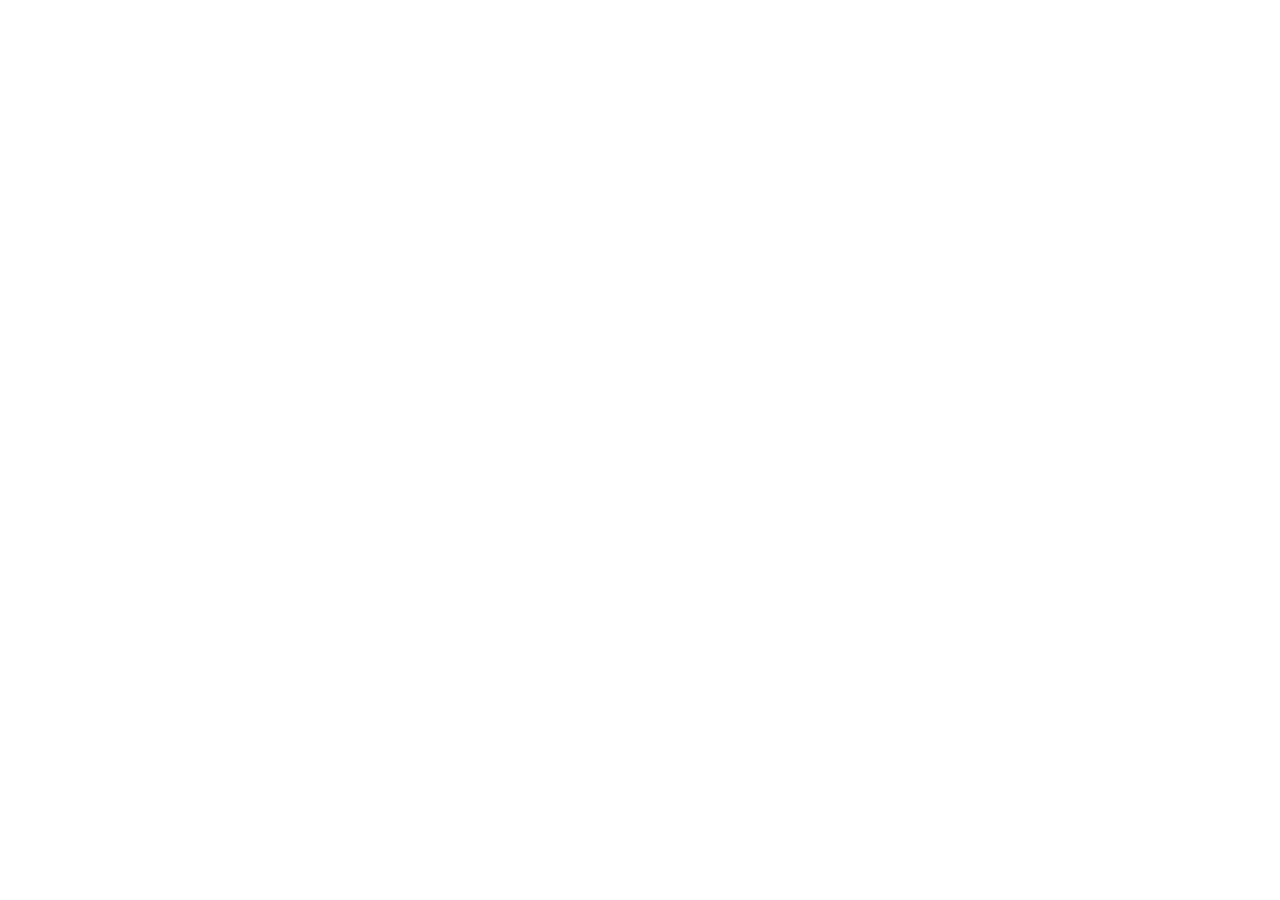
==== web/index.html @ 87106759 "Fork: Custom webOS Home, with its own app id The same home screen, renamed, with the id com.fdimas.c" ====
<!doctype html>
<html lang="en">
<head>
<meta charset="utf-8">
<meta name="viewport" content="width=1920, height=1080">
<title>Custom webOS Home</title>
<link rel="stylesheet" href="home.css">
</head>
<body>
<div id="stage">
  <div id="sky" class="layer">
    <div class="grad day"></div>
    <div class="grad night"></div>
    <canvas id="bgA" width="48" height="27"></canvas>
    <canvas id="bgB" width="48" height="27"></canvas>
    <div class="veil"></div>
    <div class="lift"></div>
  </div>
  <div id="home" class="layer">
    <div id="top" class="layer">
      <h1 id="title"></h1>
      <div id="tabs"></div>
      <div id="quotes"></div>
      <div id="buttons"></div>
      <div id="cards"></div>
      <div id="clock"><span class="time"></span><span class="date"></span></div>
    </div>
    <div id="platter"></div>
    <div id="tiles"></div>
  </div>
  <div id="drawer" class="layer"></div>
  <div id="apps" class="layer sheet"><h2></h2><div class="grid"></div></div>
  <div id="settings" class="layer sheet"><div class="box"></div></div>
  <div id="shelfedit" class="layer sheet"><div class="box"></div></div>
  <div id="saver" class="layer"></div>
  <div id="toast"></div>
</div>
<script src="config.js"></script>
<script src="apps.js"></script>
<script src="coins.js"></script>
<script src="strings.js"></script>
<script src="tv.js"></script>
<script src="zones.js"></script>
<script src="data.js"></script>
<script src="home.js"></script>
</body>
</html>
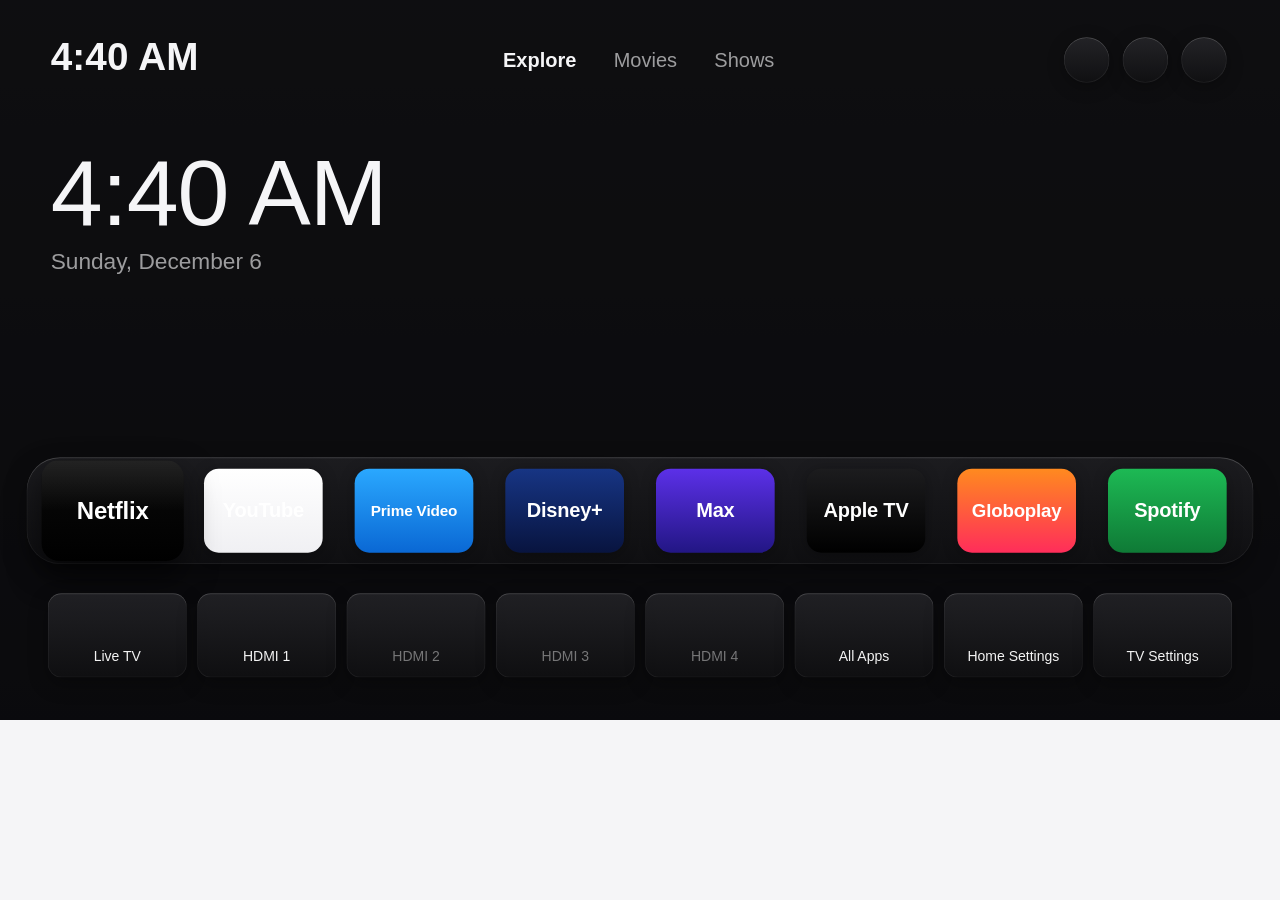
==== commit 64a3dc65: "Restaurar app web e atualizar layout para webOS com icones de dispositivos HDMI" ====
--- a/web/index.html
+++ b/web/index.html
@@ -20,7 +20,6 @@
     <div id="top" class="layer">
       <h1 id="title"></h1>
       <div id="tabs"></div>
-      <div id="quotes"></div>
       <div id="buttons"></div>
       <div id="cards"></div>
       <div id="clock"><span class="time"></span><span class="date"></span></div>
@@ -37,7 +36,6 @@
 </div>
 <script src="config.js"></script>
 <script src="apps.js"></script>
-<script src="coins.js"></script>
 <script src="strings.js"></script>
 <script src="tv.js"></script>
 <script src="zones.js"></script>
--- a/web/home.css
+++ b/web/home.css
@@ -0,0 +1,537 @@
+/*
+ * The home screen on a 1920 × 1080 stage, with the Android app's measurements (HomeView): the title and tabs at the top
+ * left, icon-only glass buttons at the top right, three picks, and the glass shelf at the bottom; ↓ on the shelf opens
+ * the drawer (inputs, shortcuts, weather, prices). Light by day, dark from sunset to sunrise.
+ * No CSS variables, grid or backdrop-filter: older LG TVs (webOS 3 and 4) don't have them, and blur is too heavy for
+ * their GPUs. Only transform and opacity animate.
+ */
+@font-face {
+  font-family: 'Inter';
+  src: url('fonts/InterVariable.ttf') format('truetype');
+  font-weight: 100 900;
+}
+
+html, body {
+  margin: 0;
+  padding: 0;
+  width: 100%;
+  height: 100%;
+  overflow: hidden;
+  background: #F5F5F7;
+}
+
+body {
+  font-family: 'Inter', 'LG Smart UI', 'Helvetica Neue', Arial, sans-serif;
+  color: #1D1D1F;
+  -webkit-font-smoothing: antialiased;
+  cursor: default;
+}
+
+button { font: inherit; color: inherit; background: none; border: 0; padding: 0; margin: 0; outline: none; }
+
+#stage {
+  position: absolute;
+  left: 0;
+  top: 0;
+  width: 1920px;
+  height: 1080px;
+  overflow: hidden;
+  -webkit-transform-origin: 0 0;
+  transform-origin: 0 0;
+}
+
+.layer { position: absolute; left: 0; top: 0; width: 1920px; height: 1080px; }
+
+/* Symbols: Material Symbols as white PNGs, tinted by the background color. */
+.sym {
+  display: inline-block;
+  -webkit-mask-size: contain;
+  -webkit-mask-repeat: no-repeat;
+  -webkit-mask-position: center;
+  background-color: currentColor;
+}
+
+/* MARK: - Background: the first pick's photo, very blurred and almost white (almost black at night). */
+
+#sky { background: #EBEBEF; }
+#sky .grad { position: absolute; left: 0; top: 0; width: 100%; height: 100%; -webkit-transition: opacity 2s; transition: opacity 2s; }
+#sky .day { background: -webkit-linear-gradient(top, #F5F5F7, #E2E2E7); background: linear-gradient(#F5F5F7, #E2E2E7); }
+#sky .night { background: -webkit-linear-gradient(top, #1C1C1E, #0B0B0D); background: linear-gradient(#1C1C1E, #0B0B0D); opacity: 0; }
+#sky canvas { position: absolute; left: -4%; top: -4%; width: 108%; height: 108%; opacity: 0; -webkit-transition: opacity 0.8s; transition: opacity 0.8s; }
+#sky canvas.on { opacity: 1; }
+#sky .veil { position: absolute; left: 0; top: 0; width: 100%; height: 100%; background: rgba(245, 245, 247, 0.74); -webkit-transition: background-color 2s; transition: background-color 2s; }
+#sky .lift { position: absolute; left: 0; top: 0; width: 100%; height: 100%; background: #FFF; opacity: 0; -webkit-transition: opacity 0.45s, background-color 2s; transition: opacity 0.45s, background-color 2s; }
+.night #sky .day { opacity: 0; }
+.night #sky .night { opacity: 1; }
+.night #sky .veil { background: rgba(11, 11, 13, 0.78); }
+.night #sky .lift { background: #000; }
+.drawer-open #sky .lift { opacity: 0.32; }
+.night.drawer-open #sky .lift { opacity: 0.42; }
+
+/* MARK: - Moving parts: the top fades and everything rises when the drawer opens. */
+
+/* Each part is its own stack, so a focused tile (z-index) never shows over the drawer, a sheet or the screensaver. */
+#home { z-index: 1; }
+#drawer { z-index: 2; }
+.sheet { z-index: 3; }
+#saver { z-index: 4; }
+
+#drawer {
+  position: absolute;
+  left: 0;
+  width: 1920px;
+  top: 890px;
+  height: 130px;
+  opacity: 1;
+  -webkit-transform: none;
+  transform: none;
+  z-index: 2;
+}
+
+/* MARK: - Title and tabs */
+
+#title {
+  position: absolute;
+  left: 76px;
+  top: 56px;
+  margin: 0;
+  font-size: 58px;
+  font-weight: 600;
+  letter-spacing: 0.004em;
+  line-height: 1;
+  white-space: nowrap;
+  color: #1D1D1F;
+  -webkit-transition: color 2s;
+  transition: color 2s;
+  display: -webkit-flex;
+  display: flex;
+  -webkit-align-items: baseline;
+  align-items: baseline;
+}
+#title .top-time {
+  font-feature-settings: 'tnum';
+  -webkit-font-feature-settings: 'tnum';
+}
+#title .top-weather {
+  display: -webkit-inline-flex;
+  display: inline-flex;
+  -webkit-align-items: center;
+  align-items: center;
+  margin-left: 24px;
+  font-size: 38px;
+  font-weight: 500;
+  color: #6E6E73;
+}
+#title .top-weather .sym {
+  width: 36px;
+  height: 36px;
+  margin-right: 10px;
+  background-color: currentColor;
+}
+#title .top-weather .top-temp {
+  font-feature-settings: 'tnum';
+  -webkit-font-feature-settings: 'tnum';
+}
+.night #title .top-weather {
+  color: rgba(245, 245, 247, 0.62);
+}
+
+#tabs {
+  position: absolute;
+  left: 50%;
+  top: 56px;
+  height: 68px;
+  white-space: nowrap;
+  -webkit-transform: translateX(-50%);
+  transform: translateX(-50%);
+}
+.tab {
+  position: relative;
+  display: inline-block;
+  height: 68px;
+  padding: 0 26px;
+  margin-right: 4px;
+  border-radius: 34px;
+  font-size: 30px;
+  font-weight: 500;
+  line-height: 68px;
+  color: #6E6E73;
+  -webkit-transition: -webkit-transform 0.3s cubic-bezier(0.2, 0.9, 0.3, 1.2), background-color 0.25s, box-shadow 0.3s, color 0.25s;
+  transition: transform 0.3s cubic-bezier(0.2, 0.9, 0.3, 1.2), background-color 0.25s, box-shadow 0.3s, color 0.25s;
+}
+.tab.on { font-weight: 600; color: #1D1D1F; }
+.tab.focus {
+  background: #FFF;
+  color: #1D1D1F;
+  -webkit-transform: scale(1.05);
+  transform: scale(1.05);
+  box-shadow: 0 8px 26px rgba(0, 0, 0, 0.22);
+}
+.night #title, .night .tab.on { color: #F5F5F7; }
+.night .tab { color: rgba(245, 245, 247, 0.62); }
+.night .tab.focus { color: #1D1D1F; box-shadow: 0 8px 26px rgba(0, 0, 0, 0.4); }
+
+/* Live TV, HDMI Inputs and Settings: glass circles; the focused one turns white, with its name below. */
+.round {
+  position: absolute;
+  top: 56px;
+  width: 68px;
+  height: 68px;
+  border-radius: 34px;
+  background: -webkit-linear-gradient(top, rgba(255, 255, 255, 0.78), rgba(255, 255, 255, 0.5));
+  background: linear-gradient(rgba(255, 255, 255, 0.78), rgba(255, 255, 255, 0.5));
+  box-shadow: 0 6px 26px rgba(0, 0, 0, 0.1), inset 0 1px 0 rgba(255, 255, 255, 0.9), inset 0 0 0 1px rgba(255, 255, 255, 0.5);
+  color: #1D1D1F;
+  -webkit-transition: -webkit-transform 0.3s cubic-bezier(0.2, 0.9, 0.3, 1.2), box-shadow 0.3s, background-color 0.25s;
+  transition: transform 0.3s cubic-bezier(0.2, 0.9, 0.3, 1.2), box-shadow 0.3s, background-color 0.25s;
+}
+.round .sym { position: absolute; left: 20px; top: 20px; width: 28px; height: 28px; }
+.round.focus { background: #FFF; -webkit-transform: scale(1.1); transform: scale(1.1); box-shadow: 0 14px 30px rgba(0, 0, 0, 0.24); }
+.round .tip {
+  position: absolute;
+  top: 88px;
+  left: 50%;
+  width: 300px;
+  margin-left: -150px;
+  text-align: center;
+  font-size: 23px;
+  font-weight: 600;
+  white-space: nowrap;
+  opacity: 0;
+  -webkit-transition: opacity 0.2s;
+  transition: opacity 0.2s;
+}
+.round.last .tip { left: auto; right: -10px; margin-left: 0; text-align: right; }
+.round.focus .tip { opacity: 1; }
+.night .round {
+  background: -webkit-linear-gradient(top, rgba(40, 40, 44, 0.8), rgba(17, 17, 19, 0.62));
+  background: linear-gradient(rgba(40, 40, 44, 0.8), rgba(17, 17, 19, 0.62));
+  box-shadow: 0 6px 26px rgba(0, 0, 0, 0.3), inset 0 1px 0 rgba(255, 255, 255, 0.14), inset 0 0 0 1px rgba(255, 255, 255, 0.08);
+  color: rgba(255, 255, 255, 0.92);
+}
+.night .round.focus { background: #FFF; color: #1D1D1F; }
+.night .round.focus .tip { color: #F5F5F7; }
+
+/* MARK: - Picks: a wide card and two tall ones; focused, a card grows 5%, rises and its edge lights up. */
+
+.card {
+  position: absolute;
+  top: 145px;
+  height: 495px;
+  -webkit-transition: -webkit-transform 0.32s cubic-bezier(0.2, 0.9, 0.3, 1.15);
+  transition: transform 0.32s cubic-bezier(0.2, 0.9, 0.3, 1.15);
+}
+.card .img {
+  position: absolute;
+  left: 0;
+  top: 0;
+  width: 100%;
+  height: 380px;
+  border-radius: 18px;
+  overflow: hidden;
+  background-color: #DADADF;
+  background-size: cover;
+  background-position: center;
+  box-shadow: 0 10px 30px rgba(0, 0, 0, 0.14);
+  -webkit-transition: box-shadow 0.32s;
+  transition: box-shadow 0.32s;
+}
+.card .img::after {
+  content: '';
+  position: absolute;
+  left: 0;
+  top: 0;
+  right: 0;
+  bottom: 0;
+  border-radius: 18px;
+  box-shadow: inset 0 0 0 2.5px rgba(255, 255, 255, 0.85);
+  background: -webkit-linear-gradient(-60deg, rgba(255, 255, 255, 0.22), rgba(255, 255, 255, 0) 55%);
+  background: linear-gradient(150deg, rgba(255, 255, 255, 0.22), rgba(255, 255, 255, 0) 55%);
+  opacity: 0;
+  -webkit-transition: opacity 0.25s;
+  transition: opacity 0.25s;
+}
+.card.focus { -webkit-transform: translateY(-6px) scale(1.05); transform: translateY(-6px) scale(1.05); z-index: 2; }
+.card.focus .img { box-shadow: 0 24px 46px rgba(0, 0, 0, 0.34); }
+.card.focus .img::after { opacity: 1; }
+.card .name {
+  position: absolute;
+  left: 0;
+  top: 396px;
+  max-width: 100%;
+  overflow: hidden;
+  text-overflow: ellipsis;
+  white-space: nowrap;
+  font-size: 28px;
+  font-weight: 600;
+  letter-spacing: 0.012em;
+  color: #1D1D1F;
+  -webkit-transition: color 2s;
+  transition: color 2s;
+}
+.card .meta {
+  position: absolute;
+  left: 0;
+  top: 436px;
+  max-width: 100%;
+  overflow: hidden;
+  text-overflow: ellipsis;
+  white-space: nowrap;
+  font-size: 23px;
+  font-weight: 500;
+  color: #6E6E73;
+}
+.night .card .img { background-color: #2C2C2E; box-shadow: 0 10px 30px rgba(0, 0, 0, 0.32); }
+.night .card .name { color: #F5F5F7; }
+.night .card .meta { color: rgba(245, 245, 247, 0.62); }
+
+/* Without a TMDB key (or picks yet): the date and the time instead of the cards. */
+#clock {
+  position: absolute;
+  left: 76px;
+  top: 220px;
+  font-size: 140px;
+  font-weight: 200;
+  letter-spacing: -0.01em;
+  line-height: 1;
+  color: #1D1D1F;
+  display: none;
+}
+#clock .date { display: block; font-size: 34px; font-weight: 500; letter-spacing: 0; margin-top: 14px; color: #6E6E73; }
+.no-picks #clock { display: block; }
+.night #clock { color: #F5F5F7; }
+.night #clock .date { color: rgba(245, 245, 247, 0.62); }
+
+/* MARK: - Shelf: the glass bar with the apps, each in its brand color; focused, a tile grows 20% and rises. */
+
+#platter {
+  position: absolute;
+  top: 686px;
+  height: 160px;
+  border-radius: 50px;
+  background: -webkit-linear-gradient(top, rgba(255, 255, 255, 0.62), rgba(255, 255, 255, 0.4));
+  background: linear-gradient(rgba(255, 255, 255, 0.62), rgba(255, 255, 255, 0.4));
+  box-shadow: 0 18px 40px rgba(0, 0, 0, 0.12), inset 0 1.5px 0 rgba(255, 255, 255, 0.95), inset 0 0 0 1px rgba(255, 255, 255, 0.55);
+}
+.night #platter {
+  background: -webkit-linear-gradient(top, rgba(34, 34, 38, 0.72), rgba(17, 17, 19, 0.6));
+  background: linear-gradient(rgba(34, 34, 38, 0.72), rgba(17, 17, 19, 0.6));
+  box-shadow: 0 18px 40px rgba(0, 0, 0, 0.32), inset 0 1.5px 0 rgba(255, 255, 255, 0.14), inset 0 0 0 1px rgba(255, 255, 255, 0.08);
+}
+
+.tile {
+  position: absolute;
+  top: 703px;
+  height: 126px;
+  border-radius: 22px;
+  overflow: hidden;
+  color: #FFF;
+  box-shadow: 0 4px 22px rgba(0, 0, 0, 0.14);
+  -webkit-transition: -webkit-transform 0.3s cubic-bezier(0.2, 0.9, 0.3, 1.2), box-shadow 0.3s;
+  transition: transform 0.3s cubic-bezier(0.2, 0.9, 0.3, 1.2), box-shadow 0.3s;
+}
+.tile img { position: absolute; left: 50%; top: 50%; max-width: 76%; max-height: 62%; -webkit-transform: translate(-50%, -50%); transform: translate(-50%, -50%); }
+.tile .word {
+  position: absolute;
+  left: 8%;
+  right: 8%;
+  top: 50%;
+  margin-top: -20px;
+  height: 40px;
+  line-height: 40px;
+  text-align: center;
+  font-size: 30px;
+  font-weight: 700;
+  letter-spacing: -0.01em;
+  white-space: nowrap;
+  overflow: hidden;
+  text-overflow: ellipsis;
+}
+.tile::after {
+  content: '';
+  position: absolute;
+  left: 0;
+  top: 0;
+  right: 0;
+  height: 50%;
+  background: -webkit-linear-gradient(top, rgba(255, 255, 255, 0.1), rgba(255, 255, 255, 0));
+  background: linear-gradient(rgba(255, 255, 255, 0.1), rgba(255, 255, 255, 0));
+  opacity: 0;
+  -webkit-transition: opacity 0.25s;
+  transition: opacity 0.25s;
+}
+.tile.focus { -webkit-transform: scale(1.2); transform: scale(1.2); box-shadow: 0 18px 40px rgba(0, 0, 0, 0.34); z-index: 2; }
+.tile.focus::after { opacity: 1; }
+.night .tile { box-shadow: 0 4px 22px rgba(0, 0, 0, 0.3); }
+.night .tile.focus { box-shadow: 0 18px 40px rgba(0, 0, 0, 0.6); }
+
+/* MARK: - Drawer: inputs and shortcuts, weather, prices */
+
+.row-title { display: none; }
+
+.glass {
+  background: -webkit-linear-gradient(top, rgba(255, 255, 255, 0.86), rgba(255, 255, 255, 0.66));
+  background: linear-gradient(rgba(255, 255, 255, 0.86), rgba(255, 255, 255, 0.66));
+  box-shadow: 0 10px 30px rgba(0, 0, 0, 0.1), inset 0 1.5px 0 rgba(255, 255, 255, 0.95), inset 0 0 0 1px rgba(255, 255, 255, 0.5);
+}
+.night .glass {
+  background: -webkit-linear-gradient(top, rgba(38, 38, 42, 0.78), rgba(17, 17, 19, 0.64));
+  background: linear-gradient(rgba(38, 38, 42, 0.78), rgba(17, 17, 19, 0.64));
+  box-shadow: 0 10px 30px rgba(0, 0, 0, 0.3), inset 0 1.5px 0 rgba(255, 255, 255, 0.12), inset 0 0 0 1px rgba(255, 255, 255, 0.07);
+}
+
+.key {
+  position: absolute;
+  top: 0;
+  height: 126px;
+  border-radius: 20px;
+  text-align: center;
+  color: #1D1D1F;
+  -webkit-transition: -webkit-transform 0.28s cubic-bezier(0.2, 0.9, 0.3, 1.2), box-shadow 0.28s, background-color 0.2s;
+  transition: transform 0.28s cubic-bezier(0.2, 0.9, 0.3, 1.2), box-shadow 0.28s, background-color 0.2s;
+}
+.key .sym { position: absolute; left: 50%; top: 33px; width: 34px; height: 34px; margin-left: -17px; }
+.key .label { position: absolute; left: 6px; right: 6px; top: 82px; font-size: 21px; font-weight: 500; white-space: nowrap; overflow: hidden; text-overflow: ellipsis; }
+.key.off { color: #8E8E93; }
+.key.focus { background: #F5F5F7; color: #1C1C1E; -webkit-transform: scale(1.07); transform: scale(1.07); box-shadow: 0 16px 34px rgba(0, 0, 0, 0.42); z-index: 2; }
+.night .key { color: rgba(255, 255, 255, 0.95); }
+.night .key.off { color: rgba(255, 255, 255, 0.42); }
+.night .key.focus { color: #1C1C1E; }
+
+.panel { position: absolute; top: 708px; height: 300px; border-radius: 30px; overflow: hidden; color: #1D1D1F; }
+.night .panel { color: #F5F5F7; }
+.panel .head { position: absolute; left: 34px; top: 30px; font-size: 25px; font-weight: 600; color: #6E6E73; white-space: nowrap; }
+.panel .side { position: absolute; right: 34px; top: 33px; font-size: 21px; font-weight: 500; color: #8E8E93; white-space: nowrap; }
+.night .panel .head { color: rgba(255, 255, 255, 0.7); }
+.night .panel .side { color: rgba(255, 255, 255, 0.6); }
+
+#weather .now { position: absolute; left: 34px; top: 82px; height: 100px; white-space: nowrap; }
+#weather .now .sym { width: 56px; height: 56px; vertical-align: 12px; margin-right: 18px; }
+#weather .now .temp { font-size: 100px; font-weight: 300; line-height: 100px; font-feature-settings: 'tnum'; }
+#weather .cond { position: absolute; left: 34px; top: 192px; font-size: 29px; font-weight: 500; white-space: nowrap; }
+#weather .range { position: absolute; left: 34px; top: 236px; font-size: 23px; font-weight: 500; color: #6E6E73; white-space: nowrap; font-feature-settings: 'tnum'; }
+#weather .split { position: absolute; left: 391px; top: 34px; bottom: 34px; width: 2px; background: rgba(0, 0, 0, 0.1); }
+#weather .hours { position: absolute; left: 422px; right: 30px; top: 74px; height: 140px; }
+#weather .hour { position: absolute; top: 0; text-align: center; font-feature-settings: 'tnum'; }
+#weather .hour .t { font-size: 22px; font-weight: 500; color: #6E6E73; }
+#weather .hour .sym { display: block; width: 30px; height: 30px; margin: 22px auto 18px; }
+#weather .hour .d { font-size: 26px; font-weight: 500; }
+#weather .sun { position: absolute; left: 422px; top: 236px; font-size: 23px; font-weight: 500; color: #6E6E73; white-space: nowrap; }
+#weather .sun .sym { width: 22px; height: 22px; vertical-align: -3px; margin-right: 10px; }
+#weather .sun span { margin-right: 36px; }
+.night #weather .range, .night #weather .hour .t, .night #weather .sun { color: rgba(255, 255, 255, 0.68); }
+.night #weather .split { background: rgba(255, 255, 255, 0.14); }
+
+
+
+/* MARK: - Sheets over the home screen: All Apps, Settings, Shelf */
+
+.sheet {
+  background: rgba(0, 0, 0, 0.66);
+  color: #FFF;
+  opacity: 0;
+  visibility: hidden;
+  -webkit-transform: scale(1.04);
+  transform: scale(1.04);
+  -webkit-transition: opacity 0.35s, -webkit-transform 0.45s cubic-bezier(0.2, 0.9, 0.3, 1), visibility 0s 0.45s;
+  transition: opacity 0.35s, transform 0.45s cubic-bezier(0.2, 0.9, 0.3, 1), visibility 0s 0.45s;
+}
+.sheet.open { opacity: 1; visibility: visible; -webkit-transform: none; transform: none; -webkit-transition-delay: 0s; transition-delay: 0s; }
+.sheet h2 { position: absolute; left: 0; right: 0; top: 84px; margin: 0; text-align: center; font-size: 40px; font-weight: 600; }
+
+#apps .grid { position: absolute; left: 0; top: 0; width: 1920px; -webkit-transition: -webkit-transform 0.4s cubic-bezier(0.2, 0.9, 0.3, 1); transition: transform 0.4s cubic-bezier(0.2, 0.9, 0.3, 1); }
+.cell { position: absolute; width: 300px; height: 169px; }
+.cell .face {
+  position: absolute;
+  left: 0;
+  top: 0;
+  width: 300px;
+  height: 169px;
+  border-radius: 22px;
+  overflow: hidden;
+  box-shadow: inset 0 0 0 2px rgba(255, 255, 255, 0.08);
+  -webkit-transition: -webkit-transform 0.28s cubic-bezier(0.2, 0.9, 0.3, 1.2), box-shadow 0.28s;
+  transition: transform 0.28s cubic-bezier(0.2, 0.9, 0.3, 1.2), box-shadow 0.28s;
+}
+.cell .face img { position: absolute; left: 50%; top: 50%; max-width: 70%; max-height: 60%; -webkit-transform: translate(-50%, -50%); transform: translate(-50%, -50%); }
+.cell .face .word { position: absolute; left: 6%; right: 6%; top: 50%; margin-top: -22px; height: 44px; line-height: 44px; text-align: center; font-size: 32px; font-weight: 700; white-space: nowrap; overflow: hidden; text-overflow: ellipsis; color: #FFF; }
+.cell .label { position: absolute; left: 0; right: 0; top: 186px; text-align: center; font-size: 24px; font-weight: 500; color: rgba(255, 255, 255, 0.6); white-space: nowrap; overflow: hidden; text-overflow: ellipsis; }
+.cell.focus .face { -webkit-transform: scale(1.08); transform: scale(1.08); box-shadow: 0 16px 34px rgba(0, 0, 0, 0.55), inset 0 0 0 2px rgba(255, 255, 255, 0.4); }
+.cell.focus .label { color: #FFF; }
+
+#settings .box, #shelfedit .box {
+  position: absolute;
+  left: 560px;
+  top: 150px;
+  width: 800px;
+  border-radius: 40px;
+  padding: 30px 30px 26px;
+  box-sizing: border-box;
+  background: -webkit-linear-gradient(top, rgba(34, 36, 44, 0.96), rgba(18, 20, 26, 0.97));
+  background: linear-gradient(rgba(34, 36, 44, 0.96), rgba(18, 20, 26, 0.97));
+  box-shadow: 0 40px 90px rgba(0, 0, 0, 0.6), inset 0 1px 0 rgba(255, 255, 255, 0.14), inset 0 0 0 1px rgba(255, 255, 255, 0.08);
+}
+.box .title { font-size: 38px; font-weight: 700; padding: 6px 18px 18px; letter-spacing: -0.01em; }
+.box .title .sym { width: 36px; height: 36px; vertical-align: -5px; margin-right: 14px; color: rgba(255, 255, 255, 0.85); }
+.box .list { position: relative; overflow: hidden; }
+.box .rows { -webkit-transition: -webkit-transform 0.3s cubic-bezier(0.2, 0.9, 0.3, 1); transition: transform 0.3s cubic-bezier(0.2, 0.9, 0.3, 1); }
+.box .row { position: relative; height: 70px; margin-bottom: 8px; border-radius: 20px; font-size: 30px; font-weight: 600; line-height: 70px; padding: 0 24px; white-space: nowrap; -webkit-transition: background-color 0.18s; transition: background-color 0.18s; }
+.box .row.focus { background: rgba(255, 255, 255, 0.13); box-shadow: inset 0 1px 0 rgba(255, 255, 255, 0.14); }
+.box .row .value { position: absolute; right: 24px; top: 0; color: rgba(255, 255, 255, 0.92); font-weight: 500; }
+.box .row .value .chev { color: rgba(255, 255, 255, 0.35); margin: 0 10px; }
+.box .row.dim { color: rgba(255, 255, 255, 0.4); }
+.box .hint { padding: 14px 18px 0; font-size: 22px; font-weight: 500; color: rgba(255, 255, 255, 0.5); }
+.toggle { position: absolute; right: 24px; top: 13px; width: 78px; height: 44px; border-radius: 22px; background: #3A3D45; -webkit-transition: background-color 0.2s; transition: background-color 0.2s; }
+.toggle::after { content: ''; position: absolute; left: 4px; top: 4px; width: 36px; height: 36px; border-radius: 18px; background: #FFF; box-shadow: 0 2px 6px rgba(0, 0, 0, 0.35); -webkit-transition: -webkit-transform 0.2s; transition: transform 0.2s; }
+.toggle.on { background: #3FD69B; }
+.toggle.on::after { -webkit-transform: translateX(34px); transform: translateX(34px); }
+
+/* MARK: - Screensaver: the picks' photos, slowly moving, and a clock */
+
+#saver { background: #000; opacity: 0; visibility: hidden; -webkit-transition: opacity 1.2s, visibility 0s 1.2s; transition: opacity 1.2s, visibility 0s 1.2s; }
+#saver.on { opacity: 1; visibility: visible; -webkit-transition-delay: 0s; transition-delay: 0s; }
+#saver .photo { position: absolute; left: 0; top: 0; width: 1920px; height: 1080px; background-size: cover; background-position: center; opacity: 0; -webkit-transition: opacity 2.4s, -webkit-transform 24s linear; transition: opacity 2.4s, transform 24s linear; }
+#saver .photo.on { opacity: 1; }
+#saver .shade { position: absolute; left: 0; right: 0; bottom: 0; height: 520px; background: -webkit-linear-gradient(top, rgba(0, 0, 0, 0), rgba(0, 0, 0, 0.55)); background: linear-gradient(rgba(0, 0, 0, 0), rgba(0, 0, 0, 0.55)); }
+#saver .clock {
+  position: absolute;
+  left: 80px;
+  bottom: 90px;
+  padding: 26px 46px 30px;
+  border-radius: 46px;
+  color: #FFF;
+  background: -webkit-linear-gradient(top, rgba(255, 255, 255, 0.22), rgba(255, 255, 255, 0.1));
+  background: linear-gradient(rgba(255, 255, 255, 0.22), rgba(255, 255, 255, 0.1));
+  box-shadow: 0 30px 70px rgba(0, 0, 0, 0.35), inset 0 1.5px 0 rgba(255, 255, 255, 0.4), inset 0 0 0 1px rgba(255, 255, 255, 0.18);
+  white-space: nowrap;
+}
+#saver .clock .time { font-size: 150px; font-weight: 300; line-height: 1; letter-spacing: -0.02em; font-feature-settings: 'tnum'; }
+#saver .clock .date { margin-top: 10px; font-size: 34px; font-weight: 500; color: rgba(255, 255, 255, 0.82); }
+#saver .clock .title { margin-top: 18px; font-size: 26px; font-weight: 500; color: rgba(255, 255, 255, 0.65); }
+
+/* MARK: - Toast */
+
+#toast {
+  position: absolute;
+  left: 50%;
+  top: 64px;
+  max-width: 820px;
+  -webkit-transform: translate(-50%, -16px);
+  transform: translate(-50%, -16px);
+  padding: 18px 30px;
+  border-radius: 32px;
+  font-size: 26px;
+  font-weight: 500;
+  line-height: 1.3;
+  color: rgba(255, 255, 255, 0.95);
+  background: rgba(17, 17, 19, 0.86);
+  box-shadow: 0 16px 40px rgba(0, 0, 0, 0.35), inset 0 1px 0 rgba(255, 255, 255, 0.14);
+  opacity: 0;
+  -webkit-transition: opacity 0.3s, -webkit-transform 0.3s;
+  transition: opacity 0.3s, transform 0.3s;
+  z-index: 50;
+}
+#toast.on { opacity: 1; -webkit-transform: translate(-50%, 0); transform: translate(-50%, 0); }
+
+/* The Magic Remote's pointer: no text selection, no outlines. */
+* { -webkit-user-select: none; user-select: none; -webkit-tap-highlight-color: transparent; }
